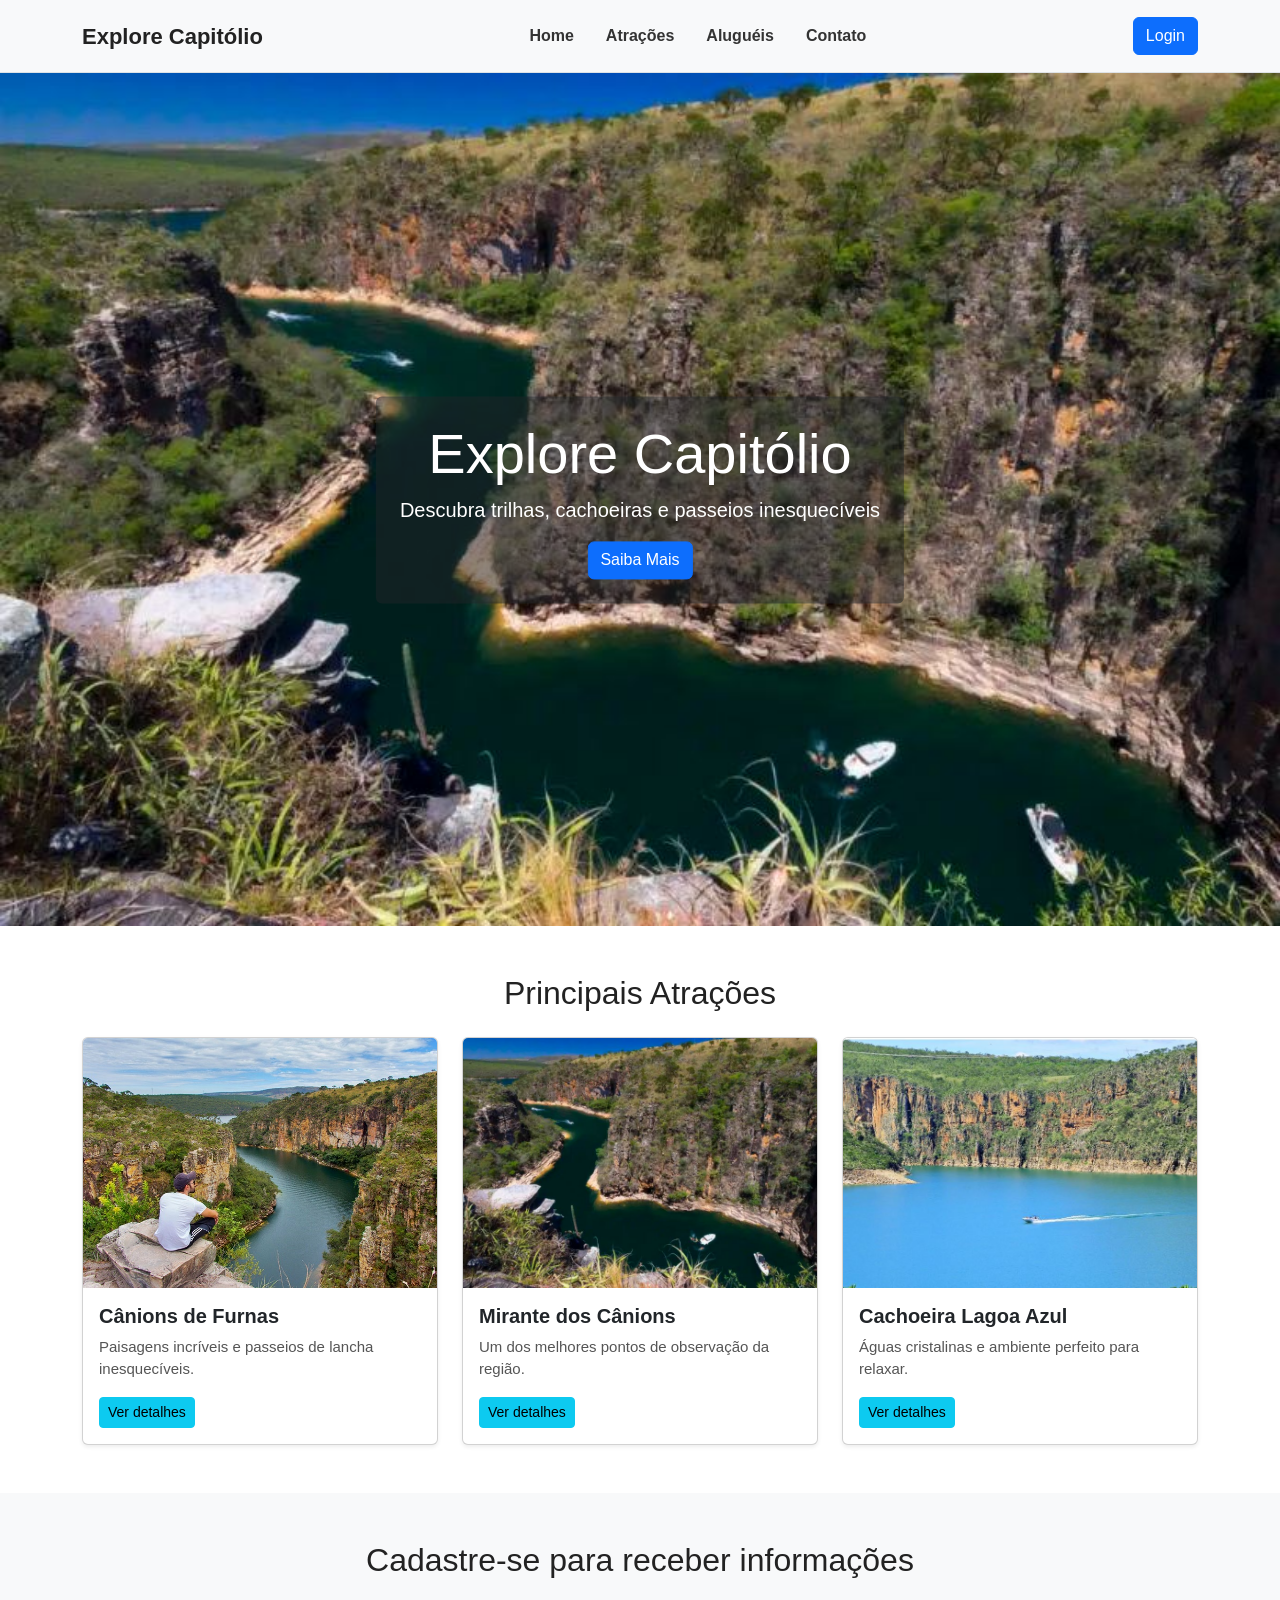
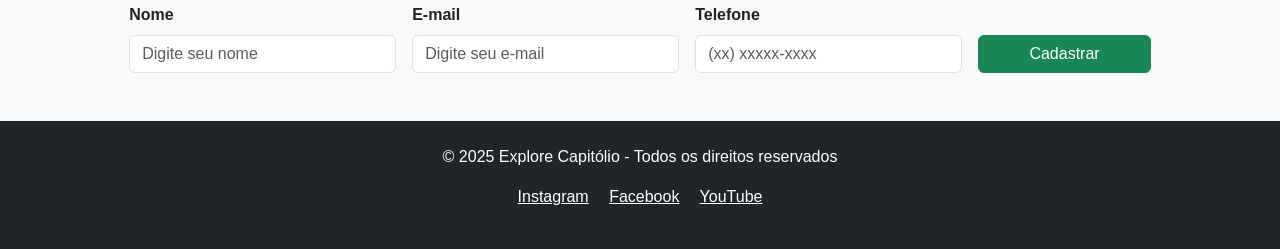
==== public/index.html @ afe68b5a "Commit meu projeto atual" ====
<!DOCTYPE html>
<html lang="pt-BR">
<head>
  <meta charset="UTF-8">
  <meta name="viewport" content="width=device-width, initial-scale=1.0">
  <title>Explore Capitólio</title>
  <!-- Bootstrap CSS -->
  <link href="https://cdn.jsdelivr.net/npm/bootstrap@5.3.2/dist/css/bootstrap.min.css" rel="stylesheet">
  <link rel="stylesheet" href="assets/css/styles.css">
</head>
<body>

  <!-- Header -->
  <header class="bg-light border-bottom py-3">
    <div class="container d-flex flex-wrap justify-content-between align-items-center">
      <a href="index.html" class="navbar-brand fw-bold">Explore Capitólio</a>
      <nav>
        <ul class="nav">
          <li class="nav-item"><a href="index.html" class="nav-link">Home</a></li>
          <li class="nav-item"><a href="#atracoes" class="nav-link">Atrações</a></li>
          <li class="nav-item"><a href="#alugueis" class="nav-link">Aluguéis</a></li>
          <li class="nav-item"><a href="#contato" class="nav-link">Contato</a></li>
        </ul>
      </nav>
      <a href="#" class="btn btn-primary">Login</a>
    </div>
  </header>

  <!-- Hero -->
  <section class="position-relative text-center text-white">
  <img src="assets/img/principal.JPG" class="img-fluid w-100" alt="Capitólio">
    <div class="position-absolute top-50 start-50 translate-middle bg-dark bg-opacity-50 p-4 rounded">
      <h1 class="display-4">Explore Capitólio</h1>
      <p class="lead">Descubra trilhas, cachoeiras e passeios inesquecíveis</p>
      <a href="#atracoes" class="btn btn-primary">Saiba Mais</a>
    </div>
  </section>

  <!-- Atrações -->
  <main id="atracoes" class="container my-5">
    <h2 class="text-center mb-4">Principais Atrações</h2>
    <div id="cards-container" class="row g-4">
      <!-- Cards serão gerados dinamicamente pelo app.js -->
    </div>
  </main>

  <!-- Formulário -->
  <section class="bg-light py-5">
    <div class="container">
      <h2 class="text-center mb-4">Cadastre-se para receber informações</h2>
      <form class="row g-3 justify-content-center">
        <div class="col-md-3">
          <label for="nome" class="form-label">Nome</label>
          <input type="text" id="nome" class="form-control" placeholder="Digite seu nome">
        </div>
        <div class="col-md-3">
          <label for="email" class="form-label">E-mail</label>
          <input type="email" id="email" class="form-control" placeholder="Digite seu e-mail">
        </div>
        <div class="col-md-3">
          <label for="telefone" class="form-label">Telefone</label>
          <input type="tel" id="telefone" class="form-control" placeholder="(xx) xxxxx-xxxx">
        </div>
        <div class="col-md-2 d-flex align-items-end">
          <button type="submit" class="btn btn-success w-100">Cadastrar</button>
        </div>
      </form>
    </div>
  </section>

  <!-- Footer -->
  <footer id="contato" class="bg-dark text-white py-4 text-center">
    <p>&copy; 2025 Explore Capitólio - Todos os direitos reservados</p>
    <p>
      <a href="#" class="text-white me-3">Instagram</a>
      <a href="#" class="text-white me-3">Facebook</a>
      <a href="#" class="text-white">YouTube</a>
    </p>
  </footer>

  <!-- Bootstrap JS -->
  <script src="https://cdn.jsdelivr.net/npm/bootstrap@5.3.2/dist/js/bootstrap.bundle.min.js"></script>
  <!-- Nosso app -->
  <script src="assets/js/app.js"></script>
</body>
</html>
---- public/assets/css/styles.css ----
/* Reset básico */
* {
  box-sizing: border-box;
  margin: 0;
  padding: 0;
}

body {
  font-family: Arial, sans-serif;
  color: #222;
}

/* ================= HEADER ================= */
header .navbar-brand {
  font-weight: bold;
  font-size: 22px;
}

/* Links do menu */
.nav-link {
  color: #333;
  font-weight: 600;
}

.nav-link:hover {
  color: #2563eb;
}

/* ================= HERO ================= */
.hero img {
  max-height: 400px;
  object-fit: cover;
}

.hero-overlay {
  background: rgba(0, 0, 0, 0.5);
  padding: 30px;
  border-radius: 12px;
}

.hero-overlay h1 {
  font-weight: bold;
  font-size: 42px;
}

.hero-overlay p {
  font-size: 18px;
  margin-bottom: 12px;
}

/* ================= CARDS ================= */
.card img {
  object-fit: cover;
  height: 250px;
}

.card-title {
  font-weight: bold;
  font-size: 20px;
}

.card-text {
  font-size: 15px;
  color: #555;
}

/* ================= FORMULÁRIO ================= */
form label {
  font-weight: 600;
}

form input {
  border-radius: 8px;
  padding: 10px;
}

/* Botão do formulário */
form button {
  padding: 12px;
  border-radius: 8px;
}

/* ================= FOOTER ================= */
.site-footer {
  background: #333;
  color: #fff;
  text-align: center;
  padding: 20px;
}

.site-footer a {
  color: #fff;
  text-decoration: none;
}

.site-footer a:hover {
  text-decoration: underline;
}
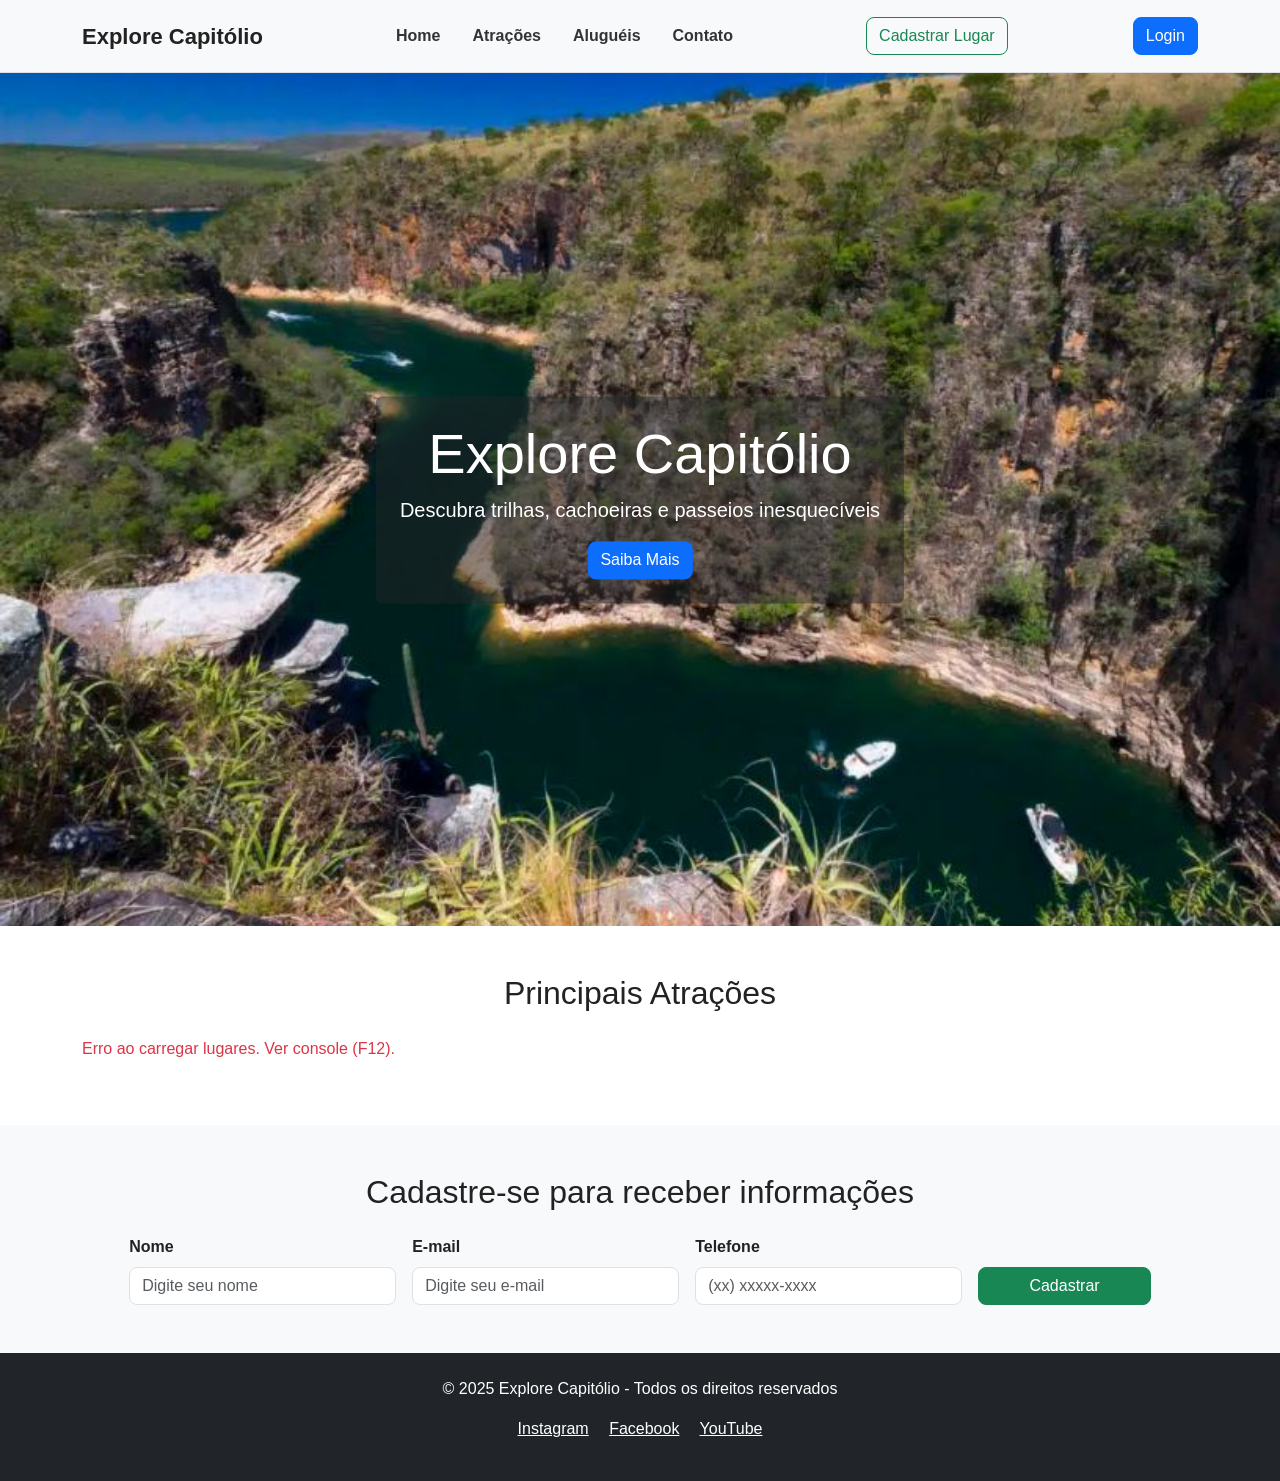
==== commit 07ab29f3: "melhorando htmls de cadastro e index" ====
--- a/public/index.html
+++ b/public/index.html
@@ -22,6 +22,7 @@
           <li class="nav-item"><a href="#contato" class="nav-link">Contato</a></li>
         </ul>
       </nav>
+      <a href="cadastro_lugar.html" class="btn btn-outline-success me-2">Cadastrar Lugar</a>
       <a href="#" class="btn btn-primary">Login</a>
     </div>
   </header>
--- a/public/assets/css/styles.css
+++ b/public/assets/css/styles.css
@@ -96,3 +96,43 @@
 .site-footer a:hover {
   text-decoration: underline;
 }
+/* ========== FORMULÁRIO DE IMAGENS ========== */
+.image-preview {
+  max-width: 300px;
+  max-height: 200px;
+  border: 2px dashed #ddd;
+  border-radius: 8px;
+  display: none;
+  margin: 0 auto;
+}
+
+.image-preview img {
+  width: 100%;
+  height: 100%;
+  object-fit: cover;
+  border-radius: 6px;
+}
+
+.image-preview .text-muted {
+  padding: 20px;
+}
+
+/* Melhorar aparência do formulário */
+.form-select, .form-control {
+  border-radius: 8px;
+}
+
+.btn {
+  border-radius: 8px;
+}
+
+/* Preview de imagem em cards */
+.card-img-top {
+  height: 200px;
+  object-fit: cover;
+  transition: transform 0.3s ease;
+}
+
+.card:hover .card-img-top {
+  transform: scale(1.05);
+}
